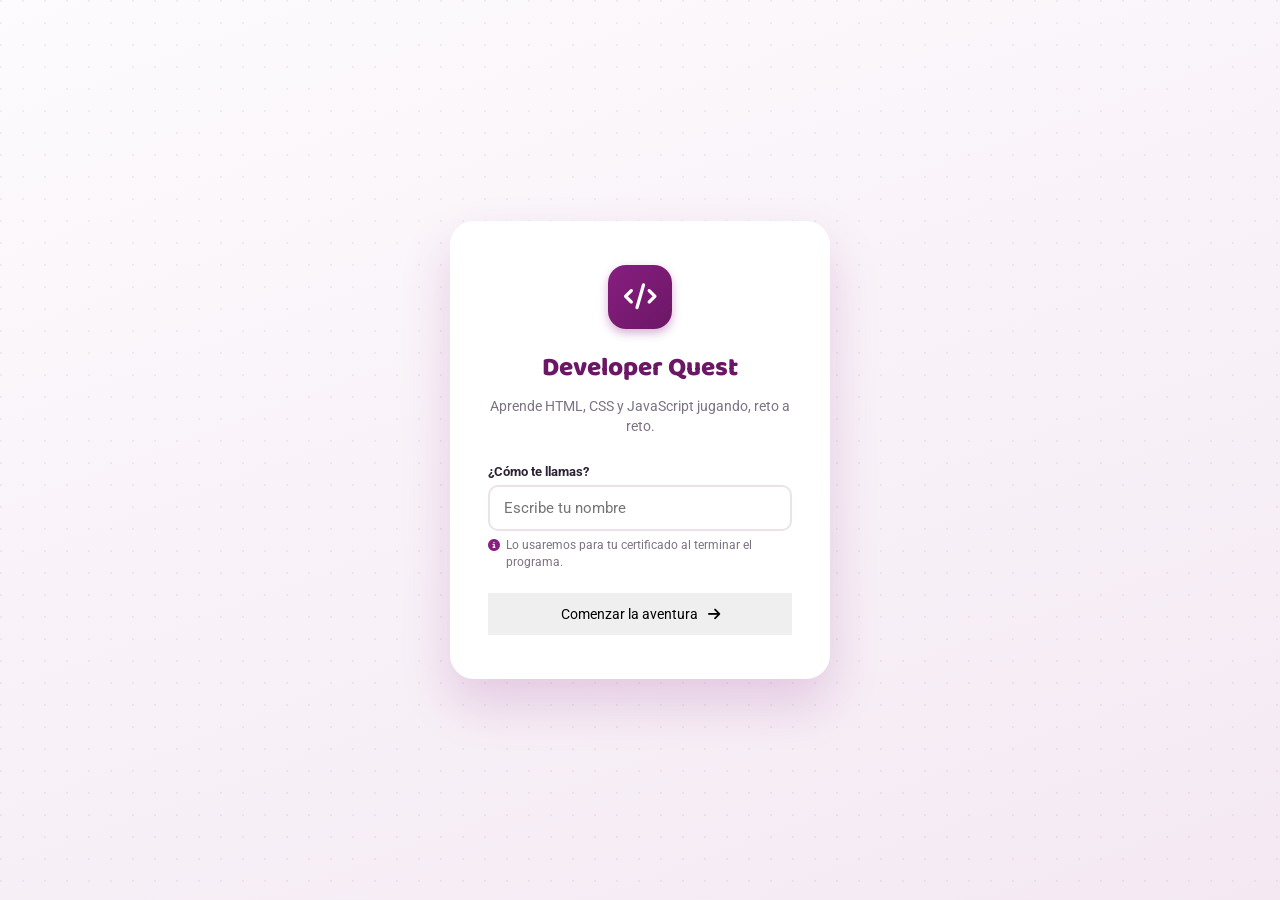
==== index.html @ 54a4f342 "Proyecto Developer Quest completo" ====
<!DOCTYPE html>
<html lang="es">
<head>
  <meta charset="UTF-8">
  <meta name="viewport" content="width=device-width, initial-scale=1.0">
  <title>Developer Quest - Mis Niveles</title>
  <link rel="preconnect" href="https://fonts.googleapis.com">
  <link href="https://fonts.googleapis.com/css2?family=Baloo+2:wght@500;600;700;800&family=Roboto:wght@400;500;700&display=swap" rel="stylesheet">
  <link rel="stylesheet" href="https://cdnjs.cloudflare.com/ajax/libs/font-awesome/6.5.1/css/all.min.css">
  <link rel="stylesheet" href="styles.css">
</head>
<body>

  <button class="boton-hamburguesa" id="botonHamburguesa" aria-label="Abrir menú">
    <i class="fa-solid fa-bars"></i>
  </button>

  <div class="contenedor-app">
    <aside class="menu-lateral" id="menuLateral">
      <div class="menu-lateral__logo">
        <span class="logo-marca"><i class="fa-solid fa-code"></i></span>
        <span class="logo-texto">Developer Quest</span>
      </div>

      <nav class="menu-lateral__nav">
        <a href="#" class="enlace-menu" data-vista="inicio">
          <i class="fa-solid fa-house enlace-menu__icono"></i>
          <span>Inicio</span>
        </a>
        <a href="#" class="enlace-menu enlace-menu--activo" data-vista="niveles">
          <i class="fa-solid fa-route enlace-menu__icono"></i>
          <span>Mis Niveles</span>
        </a>
        <a href="#" class="enlace-menu" data-vista="medallas">
          <i class="fa-solid fa-medal enlace-menu__icono"></i>
          <span>Medallas</span>
        </a>
        <a href="#" class="enlace-menu" data-vista="perfil">
          <i class="fa-solid fa-user enlace-menu__icono"></i>
          <span>Perfil</span>
        </a>
        <a href="#" class="enlace-menu" data-vista="configuracion">
          <i class="fa-solid fa-gear enlace-menu__icono"></i>
          <span>Configuración</span>
        </a>
      </nav>

      <a href="#" class="enlace-menu enlace-menu--salir" data-vista="salir">
        <i class="fa-solid fa-right-from-bracket enlace-menu__icono"></i>
        <span>Cerrar Sesión</span>
      </a>
    </aside>

    <div class="fondo-menu" id="fondoMenu"></div>

    <main class="contenido-principal">
      <header class="encabezado-niveles">
        <div>
          <h1>Mis Niveles</h1>
          <p class="encabezado-niveles__subtitulo" id="textoSaludoJugador">Sigue el sendero y desbloquea cada nivel</p>
        </div>
        <div class="campo-busqueda">
          <i class="fa-solid fa-magnifying-glass"></i>
          <input type="text" id="entradaBusqueda" placeholder="Buscar nivel...">
        </div>
      </header>

      <div class="contenedor-sendero">
        <svg class="sendero__lineas" id="senderoLineas"></svg>
        <div class="sendero" id="sendero"></div>
      </div>
    </main>
  </div>

  <div class="popover-nivel" id="popoverNivel"></div>

  <script src="niveles-datos.js"></script>
  <script src="retos-datos.js"></script>
  <script src="script.js"></script>
</body>
</html>
---- styles.css ----
* {
  margin: 0;
  padding: 0;
  box-sizing: border-box;
}

:root {
  --morado: #881e80;
  --morado-oscuro: #6b1766;
  --morado-claro: #f4e9f3;
  --amarillo: #f9eb1d;
  --amarillo-oscuro: #e6d610;
  --verde-exito: #2f9e6b;
  --verde-exito-oscuro: #1f7a4f;
  --gris-bloqueado: #b3aab8;
  --fondo: #faf8fb;
  --tarjeta: #ffffff;
  --borde: #ece3ea;
  --texto: #2b2233;
  --texto-secundario: #7c7283;
  --ancho-menu: 256px;
  --fuente-titulos: 'Baloo 2', sans-serif;
  --fuente-texto: 'Roboto', sans-serif;
}

body {
  font-family: var(--fuente-texto);
  background:
    radial-gradient(circle at 1px 1px, rgba(136, 30, 128, 0.07) 1px, transparent 0) 0 0 / 22px 22px,
    var(--fondo);
  color: var(--texto);
}

a {
  text-decoration: none;
  color: inherit;
}

button {
  font-family: var(--fuente-texto);
  cursor: pointer;
  border: none;
}

/* ===== ESTRUCTURA GENERAL ===== */
.contenedor-app {
  display: flex;
  min-height: 100vh;
}

/* ===== MENÚ LATERAL ===== */
.menu-lateral {
  width: var(--ancho-menu);
  flex-shrink: 0;
  background: var(--tarjeta);
  border-right: 1px solid var(--borde);
  display: flex;
  flex-direction: column;
  padding: 24px 16px;
  position: sticky;
  top: 0;
  height: 100vh;
  transition: transform 0.3s ease;
  z-index: 100;
}

.menu-lateral__logo {
  display: flex;
  align-items: center;
  gap: 12px;
  padding: 0 8px 24px 8px;
  border-bottom: 1px solid var(--borde);
  margin-bottom: 20px;
}

.logo-marca {
  width: 40px;
  height: 40px;
  border-radius: 11px;
  background: linear-gradient(135deg, var(--morado), var(--morado-oscuro));
  color: #fff;
  font-size: 16px;
  display: flex;
  align-items: center;
  justify-content: center;
  box-shadow: 0 4px 10px rgba(136, 30, 128, 0.35);
}

.logo-texto {
  font-family: var(--fuente-titulos);
  font-weight: 600;
  font-size: 15px;
  letter-spacing: 0.2px;
}

.menu-lateral__nav {
  display: flex;
  flex-direction: column;
  gap: 4px;
  flex: 1;
}

.enlace-menu {
  display: flex;
  align-items: center;
  gap: 14px;
  padding: 11px 12px;
  border-radius: 10px;
  color: var(--texto-secundario);
  font-weight: 500;
  font-size: 14px;
  transition: background 0.2s ease, color 0.2s ease;
}

.enlace-menu:hover {
  background: var(--morado-claro);
  color: var(--morado);
}

.enlace-menu--activo {
  background: var(--morado-claro);
  color: var(--morado);
  font-weight: 700;
}

.enlace-menu__icono {
  font-size: 16px;
  width: 20px;
  text-align: center;
}

.enlace-menu--salir {
  border-top: 1px solid var(--borde);
  padding-top: 16px;
  margin-top: 8px;
  color: #b04848;
}

.enlace-menu--salir:hover {
  background: #fbeaea;
  color: #b04848;
}

.fondo-menu {
  display: none;
}

.boton-hamburguesa {
  display: none;
  position: fixed;
  top: 16px;
  left: 16px;
  z-index: 200;
  background: #fff;
  border-radius: 9px;
  width: 44px;
  height: 44px;
  align-items: center;
  justify-content: center;
  font-size: 16px;
  color: var(--morado);
  box-shadow: 0 2px 10px rgba(0, 0, 0, 0.15);
}

/* ===== CONTENIDO PRINCIPAL ===== */
.contenido-principal {
  flex: 1;
  padding: 36px 44px;
  max-width: 1320px;
}

.encabezado-niveles {
  display: flex;
  align-items: center;
  justify-content: space-between;
  flex-wrap: wrap;
  gap: 16px;
}

.encabezado-niveles h1 {
  font-family: var(--fuente-titulos);
  font-size: 32px;
  font-weight: 700;
  color: var(--morado-oscuro);
  letter-spacing: 0.3px;
}

.encabezado-niveles__subtitulo {
  color: var(--texto-secundario);
  margin-top: 4px;
  font-size: 14px;
}

.campo-busqueda {
  display: flex;
  align-items: center;
  gap: 10px;
  background: var(--tarjeta);
  border: 1px solid var(--borde);
  border-radius: 10px;
  padding: 10px 14px;
  min-width: 230px;
  color: var(--texto-secundario);
}

.campo-busqueda input {
  border: none;
  outline: none;
  font-size: 14px;
  flex: 1;
  font-family: var(--fuente-texto);
  color: var(--texto);
}

/* ===== SENDERO DE NIVELES ===== */
.contenedor-sendero {
  position: relative;
  padding: 36px 0 70px;
}

.sendero {
  position: relative;
  max-width: 580px;
  margin: 0 auto;
}

.sendero__lineas {
  position: absolute;
  top: 0;
  left: 50%;
  transform: translateX(-50%);
  width: 100%;
  max-width: 580px;
  height: 100%;
  overflow: visible;
  pointer-events: none;
}

.ruta-base {
  fill: none;
  stroke: #e6dee5;
  stroke-width: 6;
  stroke-linecap: round;
  stroke-dasharray: 2 18;
}

.ruta-recorrida {
  fill: none;
  stroke: url(#degradadoRuta);
  stroke-width: 6;
  stroke-linecap: round;
}

/* ===== NODO DE NIVEL ===== */
.nodo-nivel {
  position: absolute;
  transform: translate(-50%, -50%);
  width: 100px;
  height: 100px;
  border-radius: 50%;
  display: flex;
  align-items: center;
  justify-content: center;
  background: linear-gradient(160deg, #fff, var(--morado-claro));
  border: 5px solid #fff;
  box-shadow: 0 7px 0 var(--morado-oscuro), 0 10px 16px rgba(136, 30, 128, 0.22);
  color: var(--morado);
  font-size: 30px;
  appearance: none;
  padding: 0;
  z-index: 2;
  transition: transform 0.15s ease, box-shadow 0.15s ease;
}

.nodo-nivel:hover {
  transform: translate(-50%, -54%);
}

.nodo-nivel:active {
  transform: translate(-50%, -47%);
  box-shadow: 0 2px 0 var(--morado-oscuro), 0 4px 8px rgba(136, 30, 128, 0.22);
}

.nodo-nivel__numero {
  position: absolute;
  top: -8px;
  right: -8px;
  width: 30px;
  height: 30px;
  border-radius: 50%;
  background: linear-gradient(135deg, var(--morado), var(--morado-oscuro));
  color: #fff;
  font-family: var(--fuente-titulos);
  font-size: 13px;
  font-weight: 700;
  display: flex;
  align-items: center;
  justify-content: center;
  border: 2px solid #fff;
  box-shadow: 0 2px 4px rgba(0, 0, 0, 0.2);
}

.nodo-nivel--completado {
  background: linear-gradient(160deg, #fff, #e6f8ee);
  color: var(--verde-exito);
  box-shadow: 0 6px 0 var(--verde-exito-oscuro), 0 8px 14px rgba(47, 158, 107, 0.22);
}

.nodo-nivel--completado .nodo-nivel__numero {
  background: linear-gradient(135deg, var(--verde-exito), var(--verde-exito-oscuro));
}

.nodo-nivel--actual {
  width: 116px;
  height: 116px;
  font-size: 36px;
  animation: pulso-actual 1.8s ease-in-out infinite;
}

.nodo-nivel--bloqueado {
  background: #f1eef2;
  color: var(--gris-bloqueado);
  box-shadow: 0 6px 0 #d8d2d7, 0 8px 14px rgba(0, 0, 0, 0.06);
}

.nodo-nivel--bloqueado .nodo-nivel__numero {
  background: linear-gradient(135deg, var(--gris-bloqueado), #9c93a1);
}

.nodo-nivel--bloqueado:hover {
  transform: translate(-50%, -50%);
}

.nodo-nivel--resaltado {
  animation: destello 0.5s ease 2;
}

@keyframes pulso-actual {
  0%, 100% { box-shadow: 0 6px 0 var(--morado-oscuro), 0 0 0 0 rgba(136, 30, 128, 0.35); }
  50% { box-shadow: 0 6px 0 var(--morado-oscuro), 0 0 0 14px rgba(136, 30, 128, 0); }
}

@keyframes destello {
  0%, 100% { box-shadow: 0 6px 0 var(--morado-oscuro), 0 0 0 0 rgba(249, 235, 29, 0.7); }
  50% { box-shadow: 0 6px 0 var(--morado-oscuro), 0 0 0 10px rgba(249, 235, 29, 0); }
}

.etiqueta-actual {
  position: absolute;
  top: -36px;
  left: 50%;
  transform: translateX(-50%);
  background: var(--amarillo);
  color: var(--morado-oscuro);
  font-family: var(--fuente-titulos);
  font-weight: 700;
  font-size: 11px;
  padding: 4px 10px;
  border-radius: 20px;
  white-space: nowrap;
  box-shadow: 0 3px 6px rgba(0, 0, 0, 0.15);
  animation: rebote-etiqueta 1.6s ease-in-out infinite;
}

@keyframes rebote-etiqueta {
  0%, 100% { transform: translateX(-50%) translateY(0); }
  50% { transform: translateX(-50%) translateY(-4px); }
}

/* ===== POPOVER DE DETALLE DE NIVEL ===== */
.popover-nivel {
  position: fixed;
  display: none;
  width: 300px;
  max-width: calc(100vw - 32px);
  background: var(--tarjeta);
  border-radius: 20px;
  padding: 20px;
  box-shadow: 0 18px 40px rgba(43, 34, 51, 0.25);
  border: 1px solid var(--borde);
  z-index: 300;
}

.popover-nivel.visible {
  display: block;
}

.popover-nivel__cerrar {
  position: absolute;
  top: 10px;
  right: 10px;
  width: 28px;
  height: 28px;
  border-radius: 50%;
  background: #f1eef2;
  color: var(--texto-secundario);
  display: flex;
  align-items: center;
  justify-content: center;
  font-size: 13px;
}

.popover-nivel__cerrar:hover {
  background: #e6dee5;
}

.popover-nivel__encabezado {
  display: flex;
  align-items: center;
  gap: 12px;
  margin-bottom: 12px;
  padding-right: 20px;
}

.popover-nivel__icono {
  width: 48px;
  height: 48px;
  border-radius: 50%;
  background: var(--morado-claro);
  color: var(--morado);
  display: flex;
  align-items: center;
  justify-content: center;
  font-size: 20px;
  flex-shrink: 0;
}

.popover-nivel__eyebrow {
  font-size: 11px;
  color: var(--texto-secundario);
  text-transform: uppercase;
  letter-spacing: 0.5px;
  font-weight: 700;
}

.popover-nivel__titulo {
  font-family: var(--fuente-titulos);
  font-weight: 700;
  font-size: 16px;
}

.popover-nivel__descripcion {
  font-size: 13px;
  color: var(--texto-secundario);
  line-height: 1.4;
  margin-bottom: 14px;
}

.popover-nivel__bloqueo {
  display: flex;
  gap: 10px;
  align-items: flex-start;
  font-size: 13px;
  color: var(--texto-secundario);
  line-height: 1.4;
}

.popover-nivel__bloqueo i {
  color: var(--gris-bloqueado);
  font-size: 18px;
  margin-top: 2px;
}

.popover-nivel__boton {
  width: 100%;
  margin-top: 4px;
}

/* ===== BLOQUE DE PROGRESO Y RETOS (dentro del popover) ===== */
.bloque-progreso {
  display: flex;
  flex-direction: column;
  gap: 6px;
  margin-bottom: 14px;
}

.barra-progreso {
  width: 100%;
  height: 7px;
  background: #efe9ee;
  border-radius: 6px;
  overflow: hidden;
}

.barra-progreso__relleno {
  height: 100%;
  background: linear-gradient(90deg, var(--morado), var(--morado-oscuro));
  border-radius: 6px;
  transition: width 0.4s ease;
}

.texto-progreso {
  font-size: 12px;
  color: var(--texto-secundario);
}

.bloque-estrellas {
  font-size: 12px;
  font-weight: 600;
  color: var(--texto-secundario);
  display: flex;
  align-items: center;
  gap: 4px;
}

.bloque-estrellas i {
  color: var(--amarillo-oscuro);
  font-size: 13px;
}

.lista-retos {
  display: flex;
  flex-direction: column;
  gap: 6px;
  max-height: 170px;
  overflow-y: auto;
  margin-top: 14px;
  padding-top: 12px;
  border-top: 1px solid var(--borde);
}

.fila-reto {
  display: flex;
  align-items: center;
  justify-content: space-between;
  padding: 7px 10px;
  border-radius: 8px;
  background: #faf8fb;
  font-size: 12px;
}

.fila-reto__nombre {
  display: flex;
  align-items: center;
  gap: 8px;
}

.fila-reto__icono--completado { color: var(--verde-exito); }
.fila-reto__icono--en-progreso { color: var(--morado); }
.fila-reto__icono--no-iniciado { color: var(--gris-bloqueado); }

.fila-reto__estrellas {
  color: var(--amarillo-oscuro);
  font-size: 11px;
  display: flex;
  gap: 2px;
  flex-shrink: 0;
}

.fila-reto__estrellas .fa-star.vacia {
  color: #ddd6dc;
}

/* ===== RESPONSIVE ===== */
@media (max-width: 1200px) {
  .menu-lateral {
    position: fixed;
    left: 0;
    transform: translateX(-100%);
    box-shadow: 4px 0 18px rgba(0, 0, 0, 0.15);
  }

  .menu-lateral--abierto {
    transform: translateX(0);
  }

  .fondo-menu--visible {
    display: block;
    position: fixed;
    inset: 0;
    background: rgba(43, 34, 51, 0.45);
    z-index: 90;
  }

  .boton-hamburguesa {
    display: flex;
  }

  .contenido-principal {
    padding: 84px 20px 32px 20px;
  }
}

@media (max-width: 600px) {
  .encabezado-niveles {
    flex-direction: column;
    align-items: stretch;
  }
}
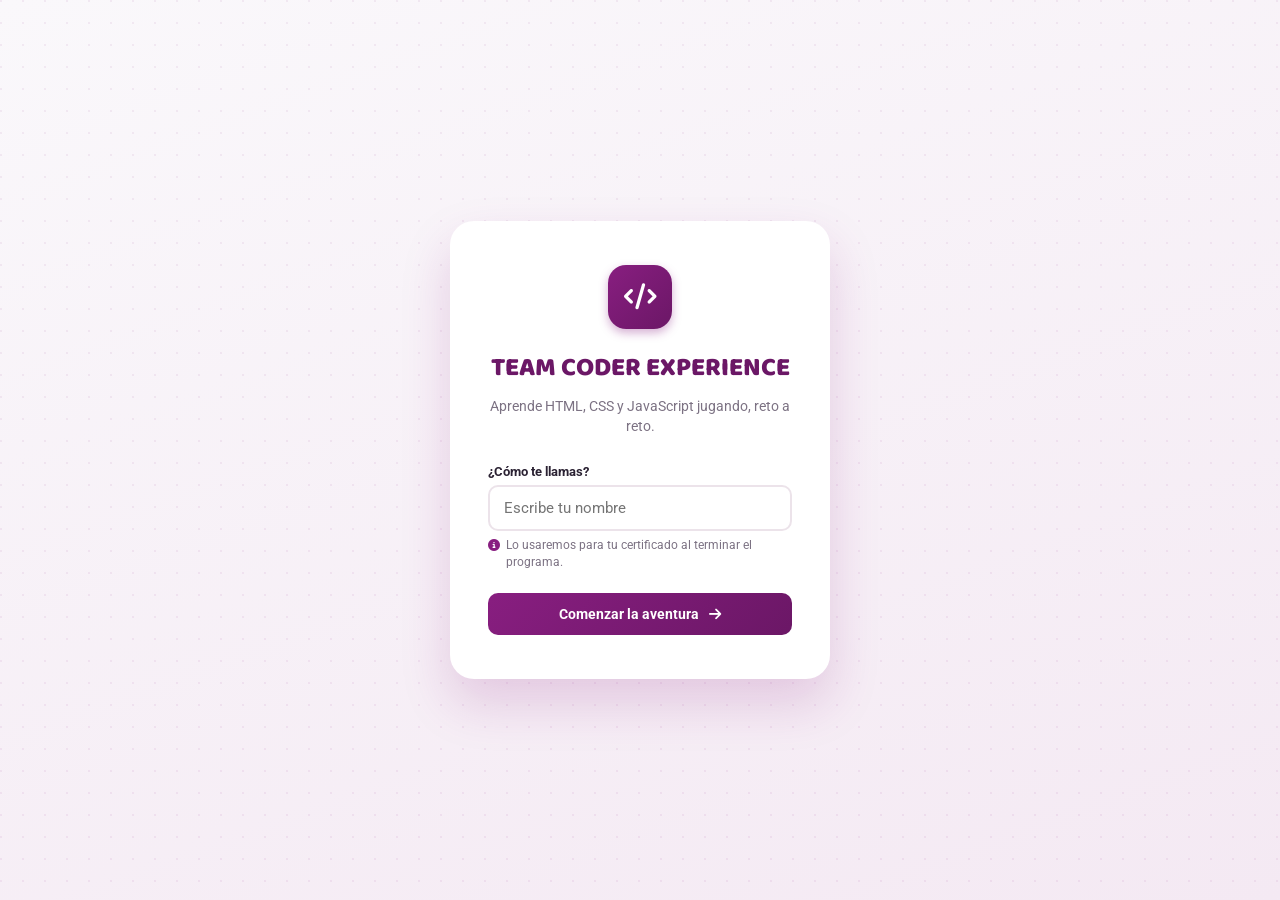
==== commit d230afcd: "Actualizacion" ====
--- a/index.html
+++ b/index.html
@@ -3,13 +3,13 @@
 <head>
   <meta charset="UTF-8">
   <meta name="viewport" content="width=device-width, initial-scale=1.0">
-  <title>Developer Quest - Mis Niveles</title>
+  <title>TEAM CODER EXPERIENCE - Mis Niveles</title>
   <link rel="preconnect" href="https://fonts.googleapis.com">
   <link href="https://fonts.googleapis.com/css2?family=Baloo+2:wght@500;600;700;800&family=Roboto:wght@400;500;700&display=swap" rel="stylesheet">
   <link rel="stylesheet" href="https://cdnjs.cloudflare.com/ajax/libs/font-awesome/6.5.1/css/all.min.css">
   <link rel="stylesheet" href="styles.css">
 </head>
-<body>
+<body class="pagina-niveles">
 
   <button class="boton-hamburguesa" id="botonHamburguesa" aria-label="Abrir menú">
     <i class="fa-solid fa-bars"></i>
@@ -19,27 +19,19 @@
     <aside class="menu-lateral" id="menuLateral">
       <div class="menu-lateral__logo">
         <span class="logo-marca"><i class="fa-solid fa-code"></i></span>
-        <span class="logo-texto">Developer Quest</span>
+        <span class="logo-texto">TEAM CODER EXPERIENCE</span>
       </div>
 
       <nav class="menu-lateral__nav">
-        <a href="#" class="enlace-menu" data-vista="inicio">
-          <i class="fa-solid fa-house enlace-menu__icono"></i>
-          <span>Inicio</span>
-        </a>
         <a href="#" class="enlace-menu enlace-menu--activo" data-vista="niveles">
           <i class="fa-solid fa-route enlace-menu__icono"></i>
           <span>Mis Niveles</span>
         </a>
-        <a href="#" class="enlace-menu" data-vista="medallas">
-          <i class="fa-solid fa-medal enlace-menu__icono"></i>
-          <span>Medallas</span>
-        </a>
-        <a href="#" class="enlace-menu" data-vista="perfil">
+        <a href="perfil.html" class="enlace-menu" data-vista="perfil">
           <i class="fa-solid fa-user enlace-menu__icono"></i>
           <span>Perfil</span>
         </a>
-        <a href="#" class="enlace-menu" data-vista="configuracion">
+        <a href="configuracion.html" class="enlace-menu" data-vista="configuracion">
           <i class="fa-solid fa-gear enlace-menu__icono"></i>
           <span>Configuración</span>
         </a>
@@ -59,9 +51,15 @@
           <h1>Mis Niveles</h1>
           <p class="encabezado-niveles__subtitulo" id="textoSaludoJugador">Sigue el sendero y desbloquea cada nivel</p>
         </div>
-        <div class="campo-busqueda">
-          <i class="fa-solid fa-magnifying-glass"></i>
-          <input type="text" id="entradaBusqueda" placeholder="Buscar nivel...">
+        <div class="insignia-nivel-usuario">
+          <div class="insignia-nivel-usuario__circulo"><span id="textoNivelUsuario">1</span></div>
+          <div class="insignia-nivel-usuario__info">
+            <span class="insignia-nivel-usuario__etiqueta">Nivel de usuario</span>
+            <div class="barra-progreso barra-progreso--mini">
+              <div class="barra-progreso__relleno" id="barraXpUsuario" style="width: 0%"></div>
+            </div>
+            <span class="insignia-nivel-usuario__xp" id="textoXpUsuario">0 / 1500 XP</span>
+          </div>
         </div>
       </header>
 
@@ -74,8 +72,11 @@
 
   <div class="popover-nivel" id="popoverNivel"></div>
 
+  <script src="preferencias.js"></script>
   <script src="niveles-datos.js"></script>
   <script src="retos-datos.js"></script>
+  <script src="progreso.js"></script>
+  <script src="menu.js"></script>
   <script src="script.js"></script>
 </body>
 </html>
--- a/styles.css
+++ b/styles.css
@@ -21,6 +21,58 @@
   --ancho-menu: 256px;
   --fuente-titulos: 'Baloo 2', sans-serif;
   --fuente-texto: 'Roboto', sans-serif;
+
+  /* --morado/--morado-oscuro también se usan como FONDO (botones, degradados),
+     donde siempre van con texto blanco y no necesitan cambiar con el tema.
+     Estos dos son para cuando el morado es el TEXTO/ícono sobre una superficie
+     de la tarjeta: en modo oscuro necesitan aclararse para seguir siendo legibles. */
+  --morado-texto: var(--morado);
+  --morado-oscuro-texto: var(--morado-oscuro);
+
+  /* Superficies y estados, reutilizados en varias pantallas */
+  --superficie-sutil: #faf8fb;
+  --superficie-hover: #f1eef2;
+  --realce-hover: #ead9e7;
+  --contorno-suave: #e6dee5;
+  --pista-progreso: #efe9ee;
+  --sombra-borde: #d8d2d7;
+  --exito-fondo: #eafaf1;
+  --exito-texto: #1f6e45;
+  --advertencia-fondo: #fff7e0;
+  --advertencia-texto: #b8860b;
+  --error-texto: #c0392b;
+  --peligro: #b04848;
+  --peligro-hover-fondo: #fbeaea;
+  --estrella-vacia: #ddd6dc;
+}
+
+/* ===== TEMA OSCURO (RF-016.1), activado desde Configuración ===== */
+:root[data-tema="oscuro"] {
+  --morado-claro: #3a2440;
+  --gris-bloqueado: #5c5462;
+  --fondo: #1b1420;
+  --tarjeta: #241a29;
+  --borde: #3a2d40;
+  --texto: #f1eaf0;
+  --texto-secundario: #b8aebd;
+
+  --morado-texto: #e07ad1;
+  --morado-oscuro-texto: #f2b8e8;
+
+  --superficie-sutil: #2c2030;
+  --superficie-hover: #33263a;
+  --realce-hover: #4a2f52;
+  --contorno-suave: #3a2d40;
+  --pista-progreso: #362b3d;
+  --sombra-borde: #4a3d52;
+  --exito-fondo: #163d2a;
+  --exito-texto: #6fd9a3;
+  --advertencia-fondo: #4a3c12;
+  --advertencia-texto: #f0c419;
+  --error-texto: #ff6b6b;
+  --peligro: #e88a8a;
+  --peligro-hover-fondo: #3d2020;
+  --estrella-vacia: #57485e;
 }
 
 body {
@@ -40,6 +92,126 @@
   font-family: var(--fuente-texto);
   cursor: pointer;
   border: none;
+}
+
+/* ===== PANELES Y BOTONES COMPARTIDOS (usados en varias pantallas) ===== */
+.panel {
+  background: var(--tarjeta);
+  border: 1px solid var(--borde);
+  border-radius: 16px;
+  padding: 18px;
+  display: flex;
+  flex-direction: column;
+  gap: 14px;
+}
+
+.panel__titulo {
+  font-family: var(--fuente-titulos);
+  font-size: 15px;
+  font-weight: 700;
+  display: flex;
+  align-items: center;
+  gap: 8px;
+  color: var(--morado-oscuro-texto);
+}
+
+.panel__encabezado {
+  display: flex;
+  align-items: center;
+  justify-content: space-between;
+}
+
+.texto-vacio {
+  font-size: 13px;
+  color: var(--texto-secundario);
+  text-align: center;
+  padding: 12px 0;
+}
+
+.bloque-nivel-grande {
+  display: flex;
+  align-items: center;
+  gap: 18px;
+}
+
+.nivel-grande {
+  width: 68px;
+  height: 68px;
+  flex-shrink: 0;
+  border-radius: 50%;
+  background: linear-gradient(135deg, var(--amarillo), var(--amarillo-oscuro));
+  color: var(--morado-oscuro);
+  font-family: var(--fuente-titulos);
+  font-weight: 800;
+  font-size: 26px;
+  display: flex;
+  align-items: center;
+  justify-content: center;
+}
+
+.bloque-nivel-grande__info {
+  flex: 1;
+  display: flex;
+  flex-direction: column;
+  gap: 6px;
+  font-size: 12px;
+  color: var(--texto-secundario);
+}
+
+.boton-estado {
+  display: inline-flex;
+  align-items: center;
+  justify-content: center;
+  gap: 8px;
+  background: linear-gradient(135deg, var(--morado), var(--morado-oscuro));
+  color: #fff;
+  font-weight: 700;
+  font-size: 14px;
+  padding: 11px 20px;
+  border-radius: 10px;
+  transition: filter 0.2s ease, opacity 0.2s ease;
+}
+
+.boton-estado:hover:not(:disabled) {
+  filter: brightness(1.08);
+}
+
+.boton-estado:disabled {
+  opacity: 0.5;
+  cursor: not-allowed;
+}
+
+.boton-estado--completado {
+  background: linear-gradient(135deg, var(--verde-exito), var(--verde-exito-oscuro));
+}
+
+.boton-secundario {
+  display: inline-flex;
+  align-items: center;
+  gap: 8px;
+  background: var(--morado-claro);
+  color: var(--morado-texto);
+  font-weight: 600;
+  font-size: 13px;
+  padding: 9px 16px;
+  border-radius: 9px;
+  transition: background 0.2s ease;
+}
+
+.boton-secundario:hover:not(:disabled) {
+  background: var(--realce-hover);
+}
+
+.boton-secundario:disabled {
+  opacity: 0.5;
+  cursor: not-allowed;
+}
+
+.boton-texto {
+  background: none;
+  color: var(--morado-texto);
+  font-size: 12px;
+  font-weight: 600;
 }
 
 /* ===== ESTRUCTURA GENERAL ===== */
@@ -114,12 +286,12 @@
 
 .enlace-menu:hover {
   background: var(--morado-claro);
-  color: var(--morado);
+  color: var(--morado-texto);
 }
 
 .enlace-menu--activo {
   background: var(--morado-claro);
-  color: var(--morado);
+  color: var(--morado-texto);
   font-weight: 700;
 }
 
@@ -133,12 +305,12 @@
   border-top: 1px solid var(--borde);
   padding-top: 16px;
   margin-top: 8px;
-  color: #b04848;
+  color: var(--peligro);
 }
 
 .enlace-menu--salir:hover {
-  background: #fbeaea;
-  color: #b04848;
+  background: var(--peligro-hover-fondo);
+  color: var(--peligro);
 }
 
 .fondo-menu {
@@ -151,14 +323,14 @@
   top: 16px;
   left: 16px;
   z-index: 200;
-  background: #fff;
+  background: var(--tarjeta);
   border-radius: 9px;
   width: 44px;
   height: 44px;
   align-items: center;
   justify-content: center;
   font-size: 16px;
-  color: var(--morado);
+  color: var(--morado-texto);
   box-shadow: 0 2px 10px rgba(0, 0, 0, 0.15);
 }
 
@@ -181,7 +353,7 @@
   font-family: var(--fuente-titulos);
   font-size: 32px;
   font-weight: 700;
-  color: var(--morado-oscuro);
+  color: var(--morado-oscuro-texto);
   letter-spacing: 0.3px;
 }
 
@@ -191,31 +363,76 @@
   font-size: 14px;
 }
 
-.campo-busqueda {
-  display: flex;
-  align-items: center;
-  gap: 10px;
+/* ===== INSIGNIA DE NIVEL DE USUARIO (RF-008) ===== */
+.insignia-nivel-usuario {
+  display: flex;
+  align-items: center;
+  gap: 12px;
   background: var(--tarjeta);
   border: 1px solid var(--borde);
-  border-radius: 10px;
-  padding: 10px 14px;
-  min-width: 230px;
-  color: var(--texto-secundario);
-}
-
-.campo-busqueda input {
-  border: none;
-  outline: none;
-  font-size: 14px;
-  flex: 1;
-  font-family: var(--fuente-texto);
-  color: var(--texto);
+  border-radius: 12px;
+  padding: 8px 16px 8px 8px;
+}
+
+.insignia-nivel-usuario__circulo {
+  width: 40px;
+  height: 40px;
+  flex-shrink: 0;
+  border-radius: 50%;
+  background: linear-gradient(135deg, var(--amarillo), var(--amarillo-oscuro));
+  color: var(--morado-oscuro);
+  font-family: var(--fuente-titulos);
+  font-weight: 800;
+  font-size: 17px;
+  display: flex;
+  align-items: center;
+  justify-content: center;
+}
+
+.insignia-nivel-usuario__info {
+  display: flex;
+  flex-direction: column;
+  gap: 3px;
+  min-width: 130px;
+}
+
+.insignia-nivel-usuario__etiqueta {
+  font-size: 11px;
+  font-weight: 700;
+  color: var(--texto-secundario);
+  text-transform: uppercase;
+  letter-spacing: 0.4px;
+}
+
+.insignia-nivel-usuario__xp {
+  font-size: 11px;
+  color: var(--texto-secundario);
+}
+
+.barra-progreso--mini {
+  width: 100%;
+  height: 5px;
 }
 
 /* ===== SENDERO DE NIVELES ===== */
 .contenedor-sendero {
   position: relative;
   padding: 36px 0 70px;
+}
+
+/* Marca de agua del logo Movilis: solo en "Mis Niveles", centrada en la
+   zona del sendero (a la derecha del menú lateral), fija a la pantalla. */
+.pagina-niveles::before {
+  content: "";
+  position: fixed;
+  top: 0;
+  left: var(--ancho-menu);
+  right: 0;
+  bottom: 0;
+  background: url("Logo Movilis Outline Amarillo.png") no-repeat center center / 340px auto;
+  opacity: 0.18;
+  pointer-events: none;
+  z-index: -1;
 }
 
 .sendero {
@@ -238,7 +455,7 @@
 
 .ruta-base {
   fill: none;
-  stroke: #e6dee5;
+  stroke: var(--contorno-suave);
   stroke-width: 6;
   stroke-linecap: round;
   stroke-dasharray: 2 18;
@@ -261,10 +478,10 @@
   display: flex;
   align-items: center;
   justify-content: center;
-  background: linear-gradient(160deg, #fff, var(--morado-claro));
-  border: 5px solid #fff;
-  box-shadow: 0 7px 0 var(--morado-oscuro), 0 10px 16px rgba(136, 30, 128, 0.22);
-  color: var(--morado);
+  background: linear-gradient(160deg, var(--tarjeta), var(--morado-claro));
+  border: 5px solid var(--tarjeta);
+  box-shadow: 0 7px 0 var(--morado-oscuro-texto), 0 10px 16px rgba(136, 30, 128, 0.22);
+  color: var(--morado-texto);
   font-size: 30px;
   appearance: none;
   padding: 0;
@@ -278,7 +495,7 @@
 
 .nodo-nivel:active {
   transform: translate(-50%, -47%);
-  box-shadow: 0 2px 0 var(--morado-oscuro), 0 4px 8px rgba(136, 30, 128, 0.22);
+  box-shadow: 0 2px 0 var(--morado-oscuro-texto), 0 4px 8px rgba(136, 30, 128, 0.22);
 }
 
 .nodo-nivel__numero {
@@ -296,12 +513,12 @@
   display: flex;
   align-items: center;
   justify-content: center;
-  border: 2px solid #fff;
+  border: 2px solid var(--tarjeta);
   box-shadow: 0 2px 4px rgba(0, 0, 0, 0.2);
 }
 
 .nodo-nivel--completado {
-  background: linear-gradient(160deg, #fff, #e6f8ee);
+  background: linear-gradient(160deg, var(--tarjeta), var(--exito-fondo));
   color: var(--verde-exito);
   box-shadow: 0 6px 0 var(--verde-exito-oscuro), 0 8px 14px rgba(47, 158, 107, 0.22);
 }
@@ -318,9 +535,9 @@
 }
 
 .nodo-nivel--bloqueado {
-  background: #f1eef2;
+  background: var(--superficie-hover);
   color: var(--gris-bloqueado);
-  box-shadow: 0 6px 0 #d8d2d7, 0 8px 14px rgba(0, 0, 0, 0.06);
+  box-shadow: 0 6px 0 var(--sombra-borde), 0 8px 14px rgba(0, 0, 0, 0.06);
 }
 
 .nodo-nivel--bloqueado .nodo-nivel__numero {
@@ -331,18 +548,9 @@
   transform: translate(-50%, -50%);
 }
 
-.nodo-nivel--resaltado {
-  animation: destello 0.5s ease 2;
-}
-
 @keyframes pulso-actual {
-  0%, 100% { box-shadow: 0 6px 0 var(--morado-oscuro), 0 0 0 0 rgba(136, 30, 128, 0.35); }
-  50% { box-shadow: 0 6px 0 var(--morado-oscuro), 0 0 0 14px rgba(136, 30, 128, 0); }
-}
-
-@keyframes destello {
-  0%, 100% { box-shadow: 0 6px 0 var(--morado-oscuro), 0 0 0 0 rgba(249, 235, 29, 0.7); }
-  50% { box-shadow: 0 6px 0 var(--morado-oscuro), 0 0 0 10px rgba(249, 235, 29, 0); }
+  0%, 100% { box-shadow: 0 6px 0 var(--morado-oscuro-texto), 0 0 0 0 rgba(136, 30, 128, 0.35); }
+  50% { box-shadow: 0 6px 0 var(--morado-oscuro-texto), 0 0 0 14px rgba(136, 30, 128, 0); }
 }
 
 .etiqueta-actual {
@@ -392,7 +600,7 @@
   width: 28px;
   height: 28px;
   border-radius: 50%;
-  background: #f1eef2;
+  background: var(--superficie-hover);
   color: var(--texto-secundario);
   display: flex;
   align-items: center;
@@ -401,7 +609,7 @@
 }
 
 .popover-nivel__cerrar:hover {
-  background: #e6dee5;
+  background: var(--contorno-suave);
 }
 
 .popover-nivel__encabezado {
@@ -417,7 +625,7 @@
   height: 48px;
   border-radius: 50%;
   background: var(--morado-claro);
-  color: var(--morado);
+  color: var(--morado-texto);
   display: flex;
   align-items: center;
   justify-content: center;
@@ -477,7 +685,7 @@
 .barra-progreso {
   width: 100%;
   height: 7px;
-  background: #efe9ee;
+  background: var(--pista-progreso);
   border-radius: 6px;
   overflow: hidden;
 }
@@ -525,7 +733,7 @@
   justify-content: space-between;
   padding: 7px 10px;
   border-radius: 8px;
-  background: #faf8fb;
+  background: var(--superficie-sutil);
   font-size: 12px;
 }
 
@@ -536,7 +744,7 @@
 }
 
 .fila-reto__icono--completado { color: var(--verde-exito); }
-.fila-reto__icono--en-progreso { color: var(--morado); }
+.fila-reto__icono--en-progreso { color: var(--morado-texto); }
 .fila-reto__icono--no-iniciado { color: var(--gris-bloqueado); }
 
 .fila-reto__estrellas {
@@ -548,7 +756,7 @@
 }
 
 .fila-reto__estrellas .fa-star.vacia {
-  color: #ddd6dc;
+  color: var(--estrella-vacia);
 }
 
 /* ===== RESPONSIVE ===== */
@@ -560,6 +768,12 @@
     box-shadow: 4px 0 18px rgba(0, 0, 0, 0.15);
   }
 
+  /* El menú lateral se oculta, así que la marca de agua vuelve a centrarse
+     en todo el ancho de la pantalla. */
+  .pagina-niveles::before {
+    left: 0;
+  }
+
   .menu-lateral--abierto {
     transform: translateX(0);
   }
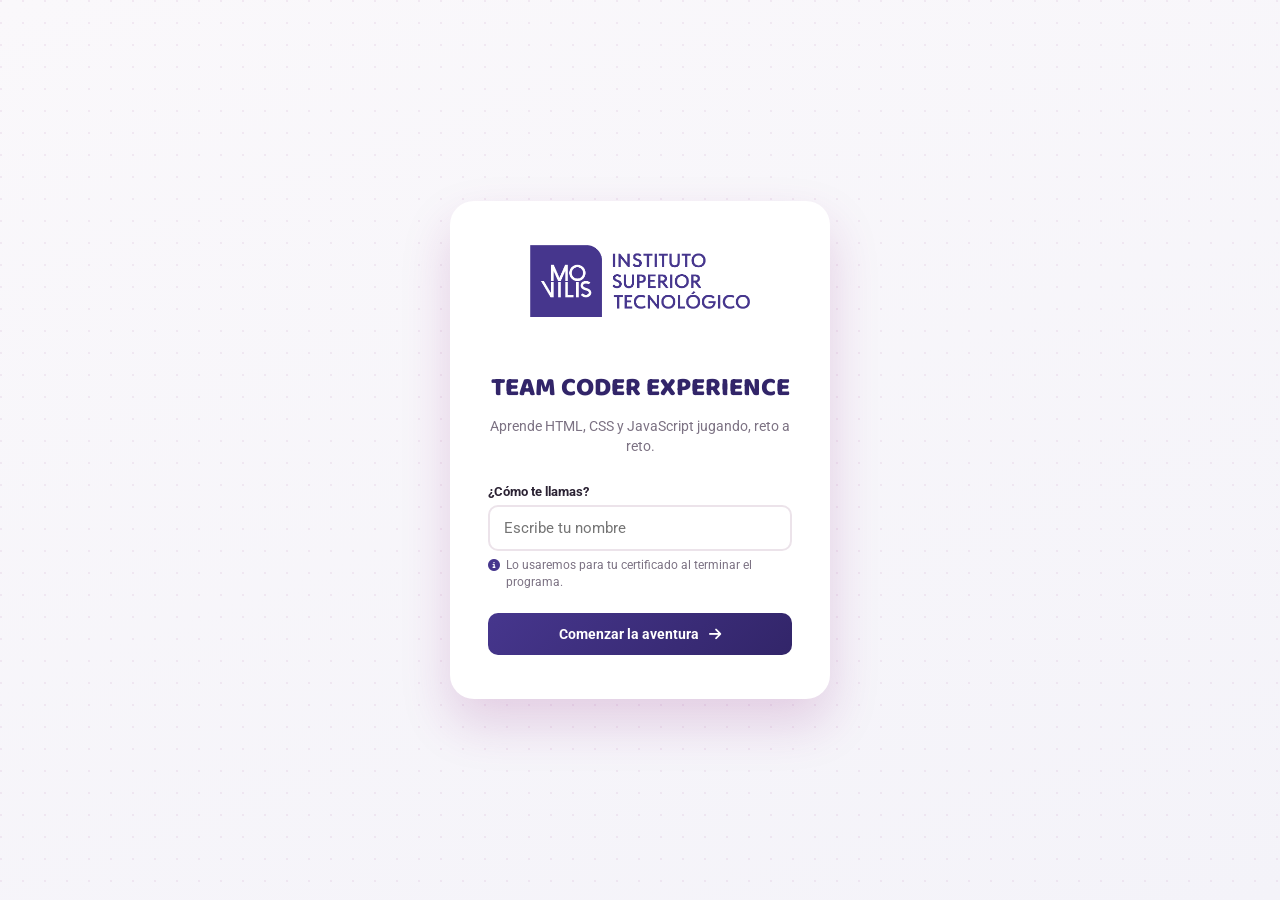
==== commit 9c5107f1: "Actualiza paleta a morado-azulado e integra logos de Movilis Reemplaza el logo de icono generico por" ====
--- a/index.html
+++ b/index.html
@@ -18,6 +18,8 @@
   <div class="contenedor-app">
     <aside class="menu-lateral" id="menuLateral">
       <div class="menu-lateral__logo">
+        <img src="Logo Movilis Outline.png" alt="Movilis" class="logo-movilis logo-movilis--claro">
+        <img src="Logo Movilis Outline Amarillo.png" alt="Movilis" class="logo-movilis logo-movilis--oscuro">
         <span class="logo-marca"><i class="fa-solid fa-code"></i></span>
         <span class="logo-texto">TEAM CODER EXPERIENCE</span>
       </div>
--- a/styles.css
+++ b/styles.css
@@ -5,9 +5,9 @@
 }
 
 :root {
-  --morado: #881e80;
-  --morado-oscuro: #6b1766;
-  --morado-claro: #f4e9f3;
+  --morado: #46368d;
+  --morado-oscuro: #322569;
+  --morado-claro: #f4f3f9;
   --amarillo: #f9eb1d;
   --amarillo-oscuro: #e6d610;
   --verde-exito: #2f9e6b;
@@ -32,7 +32,7 @@
   /* Superficies y estados, reutilizados en varias pantallas */
   --superficie-sutil: #faf8fb;
   --superficie-hover: #f1eef2;
-  --realce-hover: #ead9e7;
+  --realce-hover: #e2ddf0;
   --contorno-suave: #e6dee5;
   --pista-progreso: #efe9ee;
   --sombra-borde: #d8d2d7;
@@ -48,7 +48,7 @@
 
 /* ===== TEMA OSCURO (RF-016.1), activado desde Configuración ===== */
 :root[data-tema="oscuro"] {
-  --morado-claro: #3a2440;
+  --morado-claro: #2d2749;
   --gris-bloqueado: #5c5462;
   --fondo: #1b1420;
   --tarjeta: #241a29;
@@ -56,12 +56,12 @@
   --texto: #f1eaf0;
   --texto-secundario: #b8aebd;
 
-  --morado-texto: #e07ad1;
-  --morado-oscuro-texto: #f2b8e8;
+  --morado-texto: #a698e1;
+  --morado-oscuro-texto: #c7c0e7;
 
   --superficie-sutil: #2c2030;
   --superficie-hover: #33263a;
-  --realce-hover: #4a2f52;
+  --realce-hover: #3f3660;
   --contorno-suave: #3a2d40;
   --pista-progreso: #362b3d;
   --sombra-borde: #4a3d52;
@@ -243,6 +243,27 @@
   padding: 0 8px 24px 8px;
   border-bottom: 1px solid var(--borde);
   margin-bottom: 20px;
+}
+
+/* Logo de marca Movilis: se usan dos versiones (contorno morado / contorno
+   amarillo) para mantener contraste según el tema claro u oscuro activo. */
+.logo-movilis {
+  width: 52px;
+  height: 52px;
+  object-fit: contain;
+  flex-shrink: 0;
+}
+
+.logo-movilis--oscuro {
+  display: none;
+}
+
+:root[data-tema="oscuro"] .logo-movilis--claro {
+  display: none;
+}
+
+:root[data-tema="oscuro"] .logo-movilis--oscuro {
+  display: block;
 }
 
 .logo-marca {
